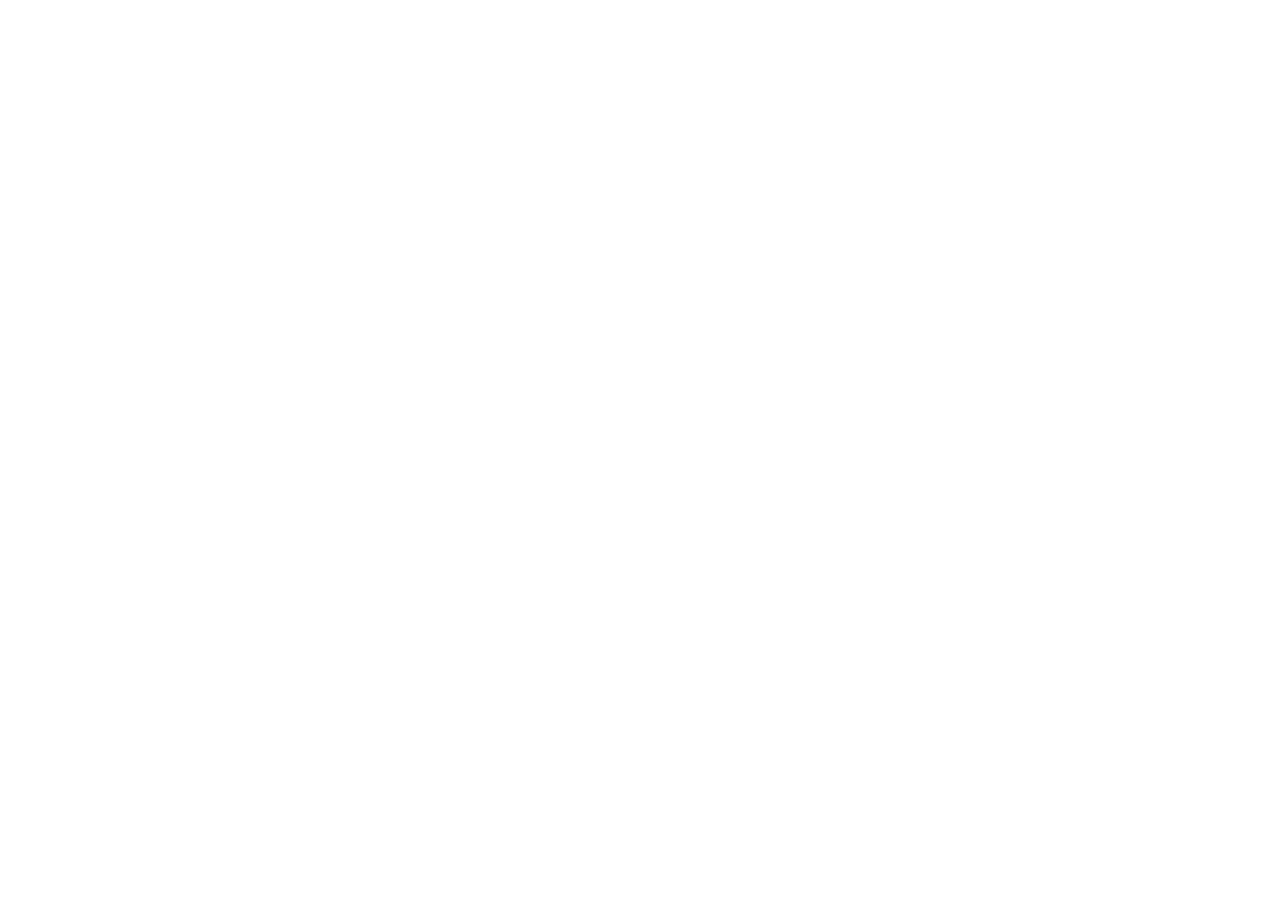
==== order.html @ fd20a077 "made some changes" ====
<!DOCTYPE html>
<html lang="en">
  <head>
    <meta charset="UTF-8" />
    <meta name="viewport" content="width=device-width, initial-scale=1.0" />
    <title>Door Dash Order</title>
  </head>
  <body></body>
</html>
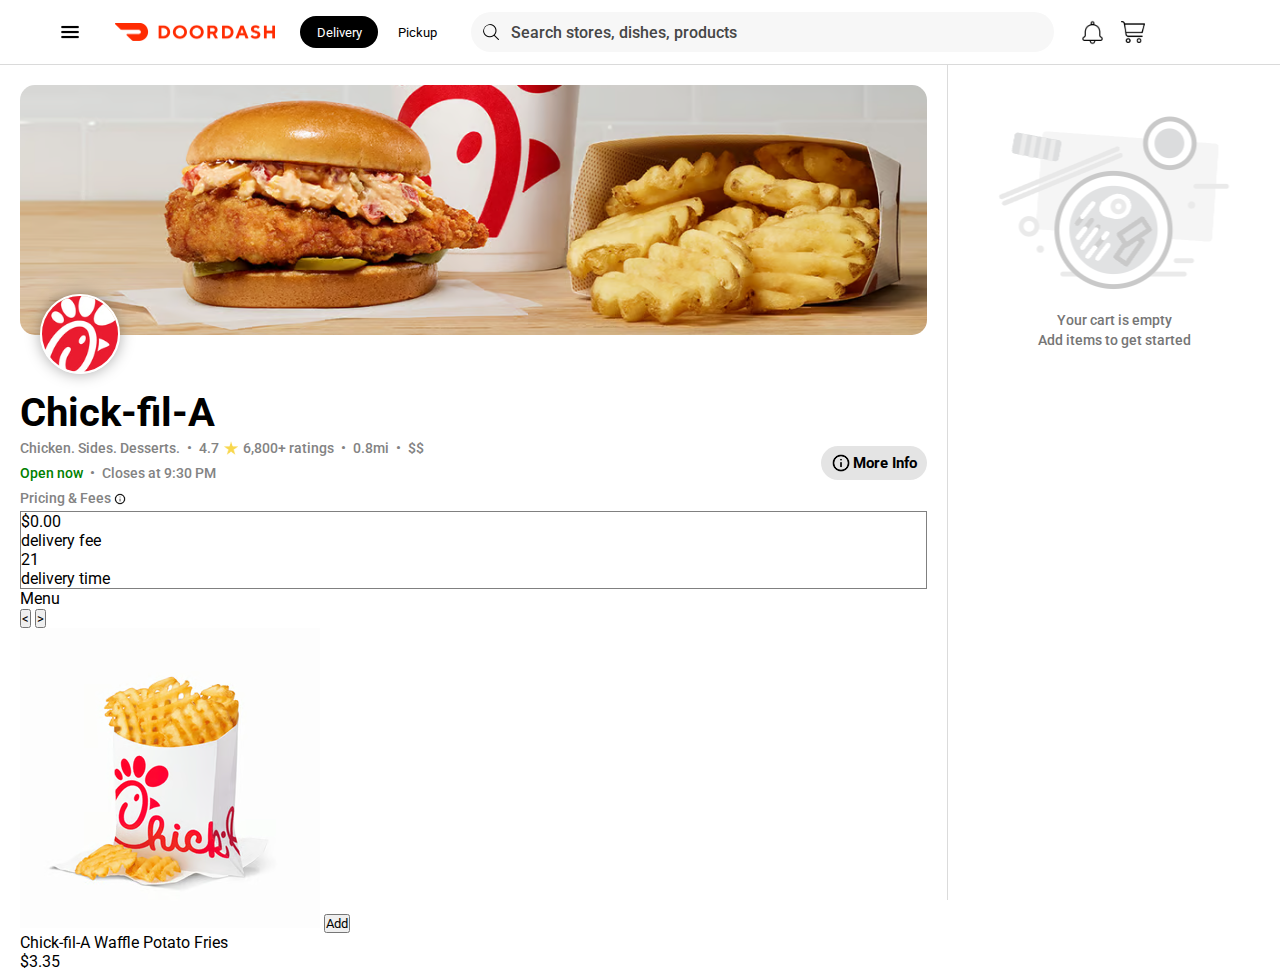
==== commit d4b2bbc1: "completed upper half of order page" ====
--- a/order.html
+++ b/order.html
@@ -3,7 +3,131 @@
   <head>
     <meta charset="UTF-8" />
     <meta name="viewport" content="width=device-width, initial-scale=1.0" />
+    <link rel="stylesheet" href="styles/header.css" />
+    <link rel="stylesheet" href="styles/order.css" />
+    <link rel="stylesheet" href="styles/general.css" />
     <title>Door Dash Order</title>
   </head>
-  <body></body>
+  <body>
+    <header>
+      <section class="left-section">
+        <img
+          id="menu-icon"
+          src="images/header-images/Hamburger_icon.svg.png"
+          alt=""
+        />
+        <img
+          id="doordash-logo"
+          src="images/header-images/doordash-logo.png"
+          alt=""
+        />
+        <button class="delivery-button header-button-selected">Delivery</button>
+        <button class="pickup-button">Pickup</button>
+      </section>
+      <section class="middle-section">
+        <img
+          class="search-icon"
+          src="images/header-images/search-icon.png"
+          alt=""
+        />
+        <input
+          type="text"
+          class="search-bar"
+          placeholder="Search stores, dishes, products"
+        />
+      </section>
+      <section class="right-section">
+        <img
+          class="bell-icon"
+          src="images/header-images/bell-icon.png"
+          alt=""
+        />
+        <img
+          class="shopping-cart-icon"
+          src="images/header-images/shopping-cart-icon.png"
+          alt=""
+        />
+      </section>
+    </header>
+    <main>
+      <section class="restaurant-contents">
+        <div class="top-section">
+          <div class="title">
+            <img
+              class="restaurant-background"
+              src="images/restaurant-backgrounds/chick-fil-a-background-image.avif"
+              alt=""
+            />
+            <img
+              class="logo"
+              src="images/restaurant-logos/chick-fil-a-logo.avif"
+              alt=""
+            />
+          </div>
+        </div>
+        <p class="restaurant-name">Chick-fil-A</p>
+        <div class="restaurant-info">
+          <div class="info">
+            <div class="top-info">
+              <p>Chicken. Sides. Desserts. &hairsp; &#8226; &hairsp; 4.7</p>
+              <img class="star-icon" src="images/star-icon.png" alt="" />
+              <p>
+                6,800+ ratings &hairsp; &#8226; &hairsp; 0.8mi &hairsp; &#8226;
+                &hairsp; $$
+              </p>
+            </div>
+            <p>
+              <span id="open-text">Open now</span> &hairsp; &#8226; &hairsp;
+              Closes at 9:30 PM
+            </p>
+            <div class="pricing-container">
+              <p>Pricing & Fees</p>
+              <img src="images/info-icon.png" alt="" />
+            </div>
+          </div>
+          <div class="more-info-container">
+            <button>
+              <img src="images/info-icon.png" alt="" />
+              <p>More Info</p>
+            </button>
+          </div>
+        </div>
+        <div class="bottom-container">
+          <div class="delivery-container">
+            <div class="delivery-fee-container">
+              <p id="delivery-fee">$0.00</p>
+              <p>delivery fee</p>
+            </div>
+            <div class="delivery-time-container">
+              <p id="delivery-time">21</p>
+              <p>delivery time</p>
+            </div>
+          </div>
+          <div class="save-and-group-container"></div>
+        </div>
+      </section>
+      <section class="menu">
+        <div class="menu-header">
+          <p class="menu-text">Menu</p>
+          <button class="shift-menu-button" id="menu-left"><</button>
+          <button class="shift-menu-button" id="menu-right">></button>
+        </div>
+        <div class="menu-items">
+          <div class="menu-image-container">
+            <img src="images/menu-items/chick-fil-a/fries.avif" alt="" />
+            <button>Add</button>
+          </div>
+          <p class="item-name">Chick-fil-A Waffle Potato Fries</p>
+          <p class="item-price">$3.35</p>
+        </div>
+      </section>
+    </main>
+    <sidebar id="sidebar">
+      <img src="images/Emptry-order-image.png" alt="" />
+      <p>
+        Your cart is empty <br />
+        Add items to get started
+      </p>
+    </sidebar>
+  </body>
 </html>
--- a/styles/header.css
+++ b/styles/header.css
@@ -0,0 +1,104 @@
+header {
+    height: 65px;
+    display: flex;
+    justify-content: space-between;
+    position: fixed;
+    top: 0;
+    left: 0;
+    right: 0;
+    z-index: 100;
+    border-bottom: 1px solid rgb(218, 218, 218);
+    padding-left: 60px;
+    padding-right: 120px;
+    background-color: white;
+}
+
+
+.left-section {
+    display: flex;
+    align-items: center;    
+}
+
+#menu-icon {
+    width: 20px;
+    margin-right: 10px;
+    cursor: pointer;
+}
+
+#doordash-logo {
+    width: 160px;
+    margin: 25px;
+    cursor: pointer;
+}
+
+
+.delivery-button, .pickup-button {
+    background-color: white;
+    color: black;
+    height: 32px;
+    width: 78px;
+    padding: 5px 10px;
+    border: none;
+    border-radius: 37px;
+    cursor: pointer;
+}
+
+.header-button-selected {
+    background-color: black;
+    color: white;
+}
+
+
+.middle-section {
+    display: flex;
+    justify-content: center;
+    align-items: center;
+    flex: 1;
+    margin: 0px 15px;
+}
+
+.search-icon {
+    background-color: rgb(247, 247, 247);
+    width: 40px;
+    padding: 12px;
+    border-top-left-radius: 20px;
+    border-bottom-left-radius: 20px;
+    cursor: pointer;
+}
+
+.search-bar {
+    background-color: rgb(247, 247, 247);
+    height: 40px;
+    width: 100%;
+    border: none;
+    outline: none;
+    border-top-right-radius: 20px;
+    border-bottom-right-radius: 20px;
+    font-size: 16px;
+    font-weight: 500;
+}
+
+.search-bar::placeholder {
+    color: rgb(70, 70, 70);
+}
+
+
+
+.right-section {
+    display: flex;
+    align-items: center;
+    margin-left: 10px;
+}
+
+.bell-icon, .shopping-cart-icon {
+    margin-right: 15px;
+    cursor: pointer;
+}
+
+.bell-icon {
+    width: 27px;
+}
+
+.shopping-cart-icon {
+    width: 24px;
+}--- a/styles/order.css
+++ b/styles/order.css
@@ -0,0 +1,124 @@
+main {
+    margin: 85px 353px 0 20px;
+}
+
+.title {
+    position: relative;
+}
+
+.restaurant-background {
+    width: 100%;
+    max-width: 928px;
+    height: 250px;
+    object-fit: cover;
+    border-radius: 15px;
+}
+
+.logo {
+    position: absolute;
+    left: 20px;
+    bottom: -35px;
+    z-index: 100;
+    width: 80px;
+    border-radius: 50%;
+    border: 2px solid white;
+    box-shadow: 0px 0px 15px rgba(0, 0, 0, 0.342);
+}
+
+.restaurant-name {
+    margin-top: 50px;
+    font-weight: bold;
+    font-size: 40px;
+}
+
+.restaurant-info {
+    display: flex;
+    justify-content: space-between;
+}
+
+.info {
+    font-size: 14px;
+    font-weight: 500;
+    color: rgb(131, 131, 131);
+    line-height: 25px;
+}
+
+.top-info {
+    display: flex;
+}
+
+.star-icon {
+    margin: 0px 5px 2px;
+    width: 14px;
+    object-fit: contain;
+}
+
+#open-text {
+    color: green;
+}
+
+.pricing-container {
+    display: flex;
+}
+
+.pricing-container img {
+    width: 12px;
+    margin-left: 3px;
+    object-fit: contain;
+}
+
+.more-info-container button {
+    display: flex;
+    justify-content: center;
+    align-items: center;
+    margin-top: 10px;
+    padding: 7px 10px;
+    background-color: rgb(228, 228, 228);
+    border: none;
+    border-radius: 20px;
+    cursor: pointer;
+    transition: background-color 0.15s;
+}
+
+.more-info-container img {
+    width: 20px;
+}
+
+.more-info-container p {
+    margin-left: 2px;
+    font-size: 15px;
+    font-weight: bold;
+}
+
+.more-info-container button:hover {
+    background-color: rgb(196, 196, 196);
+}
+
+.delivery-container {
+    border: 1px solid gray;
+}
+
+#sidebar {
+    position: fixed;
+    display: flex;
+    flex-direction: column;
+    align-items: center;
+    text-align: center;
+    right: 0;
+    top: 65px;
+    bottom: 0;
+    border-left: 1px solid rgb(219, 219, 219);
+    padding: 50px;
+    background-color: white;
+}
+
+#sidebar img {
+    margin-bottom: 20px;
+}
+
+#sidebar p {
+    font-size: 14px;
+    font-weight: 500;
+    color: rgb(118, 118, 118);
+    line-height: 20px;
+}--- a/styles/general.css
+++ b/styles/general.css
@@ -0,0 +1,8 @@
+@import url('https://fonts.googleapis.com/css2?family=Orbitron&family=Roboto:wght@400;500;700&display=swap');
+* {
+    margin: 0;
+    padding: 0;
+    box-sizing: border-box;
+    font-family: Roboto, Arial;
+}
+
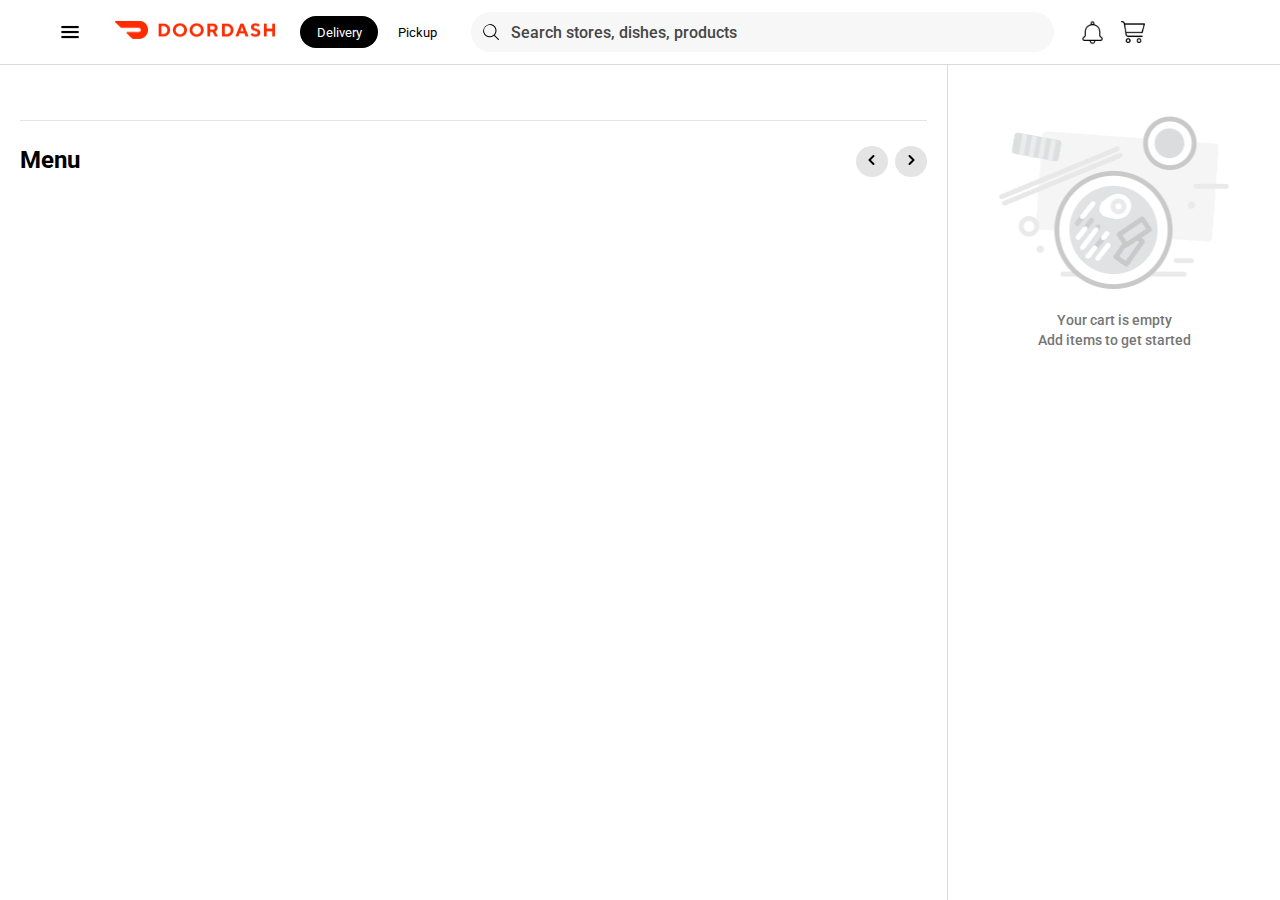
==== commit 953ca1d9: "completed order pages for all restaurants and updated restaurants.js" ====
--- a/order.html
+++ b/order.html
@@ -16,11 +16,13 @@
           src="images/header-images/Hamburger_icon.svg.png"
           alt=""
         />
-        <img
-          id="doordash-logo"
-          src="images/header-images/doordash-logo.png"
-          alt=""
-        />
+        <a href="index.html">
+          <img
+            id="doordash-logo"
+            src="images/header-images/doordash-logo.png"
+            alt=""
+          />
+        </a>
         <button class="delivery-button header-button-selected">Delivery</button>
         <button class="pickup-button">Pickup</button>
       </section>
@@ -50,76 +52,50 @@
       </section>
     </header>
     <main>
-      <section class="restaurant-contents">
-        <div class="top-section">
-          <div class="title">
-            <img
-              class="restaurant-background"
-              src="images/restaurant-backgrounds/chick-fil-a-background-image.avif"
-              alt=""
-            />
-            <img
-              class="logo"
-              src="images/restaurant-logos/chick-fil-a-logo.avif"
-              alt=""
-            />
-          </div>
-        </div>
-        <p class="restaurant-name">Chick-fil-A</p>
-        <div class="restaurant-info">
-          <div class="info">
-            <div class="top-info">
-              <p>Chicken. Sides. Desserts. &hairsp; &#8226; &hairsp; 4.7</p>
-              <img class="star-icon" src="images/star-icon.png" alt="" />
-              <p>
-                6,800+ ratings &hairsp; &#8226; &hairsp; 0.8mi &hairsp; &#8226;
-                &hairsp; $$
-              </p>
-            </div>
-            <p>
-              <span id="open-text">Open now</span> &hairsp; &#8226; &hairsp;
-              Closes at 9:30 PM
-            </p>
-            <div class="pricing-container">
-              <p>Pricing & Fees</p>
-              <img src="images/info-icon.png" alt="" />
-            </div>
-          </div>
-          <div class="more-info-container">
-            <button>
-              <img src="images/info-icon.png" alt="" />
-              <p>More Info</p>
+      <section class="restaurant-contents"></section>
+      <section class="menu">
+        <div class="menu-header">
+          <h2>Menu</h2>
+          <div>
+            <button id="prev">
+              <svg
+                width="16"
+                height="16"
+                viewBox="0 0 16 16"
+                fill="none"
+                xmlns="http://www.w3.org/2000/svg"
+                aria-hidden="true"
+                class="styles__StyledInlineSvg-sc-12l8vvi-0 jFpckg"
+              >
+                <path
+                  fill-rule="evenodd"
+                  clip-rule="evenodd"
+                  d="M10.2071 3.29289C10.5976 3.68342 10.5976 4.31658 10.2071 4.70711L6.91421 8L10.2071 11.2929C10.5976 11.6834 10.5976 12.3166 10.2071 12.7071C9.81658 13.0976 9.18342 13.0976 8.79289 12.7071L4.79289 8.70711C4.60536 8.51957 4.5 8.26522 4.5 8C4.5 7.73478 4.60536 7.48043 4.79289 7.29289L8.79289 3.29289C9.18342 2.90237 9.81658 2.90237 10.2071 3.29289Z"
+                  fill="currentColor"
+                ></path>
+              </svg>
+            </button>
+            <button id="next">
+              <svg
+                width="16"
+                height="16"
+                viewBox="0 0 16 16"
+                fill="none"
+                xmlns="http://www.w3.org/2000/svg"
+                aria-hidden="true"
+                class="styles__StyledInlineSvg-sc-12l8vvi-0 jFpckg"
+              >
+                <path
+                  fill-rule="evenodd"
+                  clip-rule="evenodd"
+                  d="M5.79289 12.7071C5.40237 12.3166 5.40237 11.6834 5.79289 11.2929L9.08579 8L5.79289 4.70711C5.40237 4.31658 5.40237 3.68342 5.79289 3.29289C6.18342 2.90237 6.81658 2.90237 7.20711 3.29289L11.2071 7.29289C11.3946 7.48043 11.5 7.73478 11.5 8C11.5 8.26521 11.3946 8.51957 11.2071 8.70711L7.20711 12.7071C6.81658 13.0976 6.18342 13.0976 5.79289 12.7071Z"
+                  fill="currentColor"
+                ></path>
+              </svg>
             </button>
           </div>
         </div>
-        <div class="bottom-container">
-          <div class="delivery-container">
-            <div class="delivery-fee-container">
-              <p id="delivery-fee">$0.00</p>
-              <p>delivery fee</p>
-            </div>
-            <div class="delivery-time-container">
-              <p id="delivery-time">21</p>
-              <p>delivery time</p>
-            </div>
-          </div>
-          <div class="save-and-group-container"></div>
-        </div>
-      </section>
-      <section class="menu">
-        <div class="menu-header">
-          <p class="menu-text">Menu</p>
-          <button class="shift-menu-button" id="menu-left"><</button>
-          <button class="shift-menu-button" id="menu-right">></button>
-        </div>
-        <div class="menu-items">
-          <div class="menu-image-container">
-            <img src="images/menu-items/chick-fil-a/fries.avif" alt="" />
-            <button>Add</button>
-          </div>
-          <p class="item-name">Chick-fil-A Waffle Potato Fries</p>
-          <p class="item-price">$3.35</p>
-        </div>
+        <div class="menu-item-carousel"></div>
       </section>
     </main>
     <sidebar id="sidebar">
@@ -129,5 +105,6 @@
         Add items to get started
       </p>
     </sidebar>
+    <script type="module" src="scripts/orderPages.js"></script>
   </body>
 </html>
--- a/styles/order.css
+++ b/styles/order.css
@@ -1,5 +1,12 @@
 main {
     margin: 85px 353px 0 20px;
+    padding-bottom: 50px;
+}
+
+.restaurant-contents {
+    border-bottom: 1px solid rgb(228, 228, 228);
+    padding-bottom: 35px;
+    margin-bottom: 25px;
 }
 
 .title {
@@ -18,11 +25,12 @@
     position: absolute;
     left: 20px;
     bottom: -35px;
-    z-index: 100;
+    z-index: 50;
     width: 80px;
     border-radius: 50%;
     border: 2px solid white;
     box-shadow: 0px 0px 15px rgba(0, 0, 0, 0.342);
+    background-color: white;
 }
 
 .restaurant-name {
@@ -67,7 +75,7 @@
     object-fit: contain;
 }
 
-.more-info-container button {
+.more-info-container button, .bottom-container button {
     display: flex;
     justify-content: center;
     align-items: center;
@@ -84,18 +92,144 @@
     width: 20px;
 }
 
-.more-info-container p {
+.more-info-container p, .save-and-group-container p {
     margin-left: 2px;
     font-size: 15px;
     font-weight: bold;
 }
 
-.more-info-container button:hover {
+.more-info-container button:hover, .bottom-container button:hover, .menu-header button:hover {
     background-color: rgb(196, 196, 196);
 }
 
+.bottom-container {
+    display: flex;
+    justify-content: space-between;
+}
+
 .delivery-container {
-    border: 1px solid gray;
+    display: inline-flex;
+    border: 1px solid rgb(219, 219, 219);
+    border-radius: 8px;
+    height: 60px;
+}
+
+.delivery-fee-container, .delivery-time-container {
+    width: 180px;
+    padding: 10px;
+    text-align: center;
+}
+
+.delivery-fee-container h1, .delivery-time-container h1 {
+    font-size: 17px;
+}
+
+.delivery-fee-container p, .delivery-time-container p {
+    font-size: 14px;
+    color: rgb(118, 118, 118);
+}
+
+.line {
+    margin: 13px 0;
+    border: 1px solid rgb(219, 219, 219);
+}
+
+.save-and-group-container {
+    display: flex;
+}
+
+.save-and-group-container button {
+    height: 34px;
+}
+
+#save-button {
+    margin-right: 20px;
+}
+
+#save-button p {
+    padding: 0 1px 0 8px;
+}
+
+#group-order-button p {
+    padding: 0 0 0 3px
+}
+
+.menu-header {
+    display: flex;
+    justify-content: space-between;
+    margin-bottom: 10px;
+}
+
+.menu-header button {
+    background-color: rgb(228, 228, 228);
+    border: none;
+    border-radius: 50%;
+    padding: 6px 8px;
+    cursor: pointer;
+    transition: background-color 0.15s;
+}
+
+#prev {
+    margin-right: 3px;
+}
+
+
+.menu-item-carousel {
+    display: flex;
+    transition: transform 0.5s ease;
+    overflow: hidden;
+}
+
+.menu-item {
+    flex: 0 0 18%;
+    padding: 3px;
+    cursor: pointer;
+}
+
+.menu-item:active {
+    background-color: rgb(240, 240, 240);
+}
+
+.menu-image-container {
+    position: relative;
+}
+
+.menu-image-container img {
+    width: 100%;
+    margin-bottom: 10px;
+}
+
+#add-button {
+    position: absolute;
+    bottom: 20px;
+    right: 15px;
+    background-color: white;
+    font-weight: bold;
+    font-size: 14px;
+    padding: 7px 12px;
+    border-radius: 20px;
+    border: none;
+    box-shadow: 1px 1px 10px rgba(0, 0, 0, 0.137);
+    cursor: pointer;
+    transition: background-color 0.15s;
+}
+
+#add-button:hover {
+    background-color: rgb(240, 240, 240);
+}
+
+
+.item-name {
+    font-size: 14px;
+    font-weight: bold;
+    margin-bottom: 7px;
+}
+
+.item-price {
+    font-size: 14px;
+    font-weight: 500;
+    color: rgb(78, 78, 78);
+    margin-bottom: 7px;
 }
 
 #sidebar {
--- a/styles/general.css
+++ b/styles/general.css
@@ -4,5 +4,9 @@
     padding: 0;
     box-sizing: border-box;
     font-family: Roboto, Arial;
+    color: black;
 }
 
+a {
+    text-decoration: none;
+}